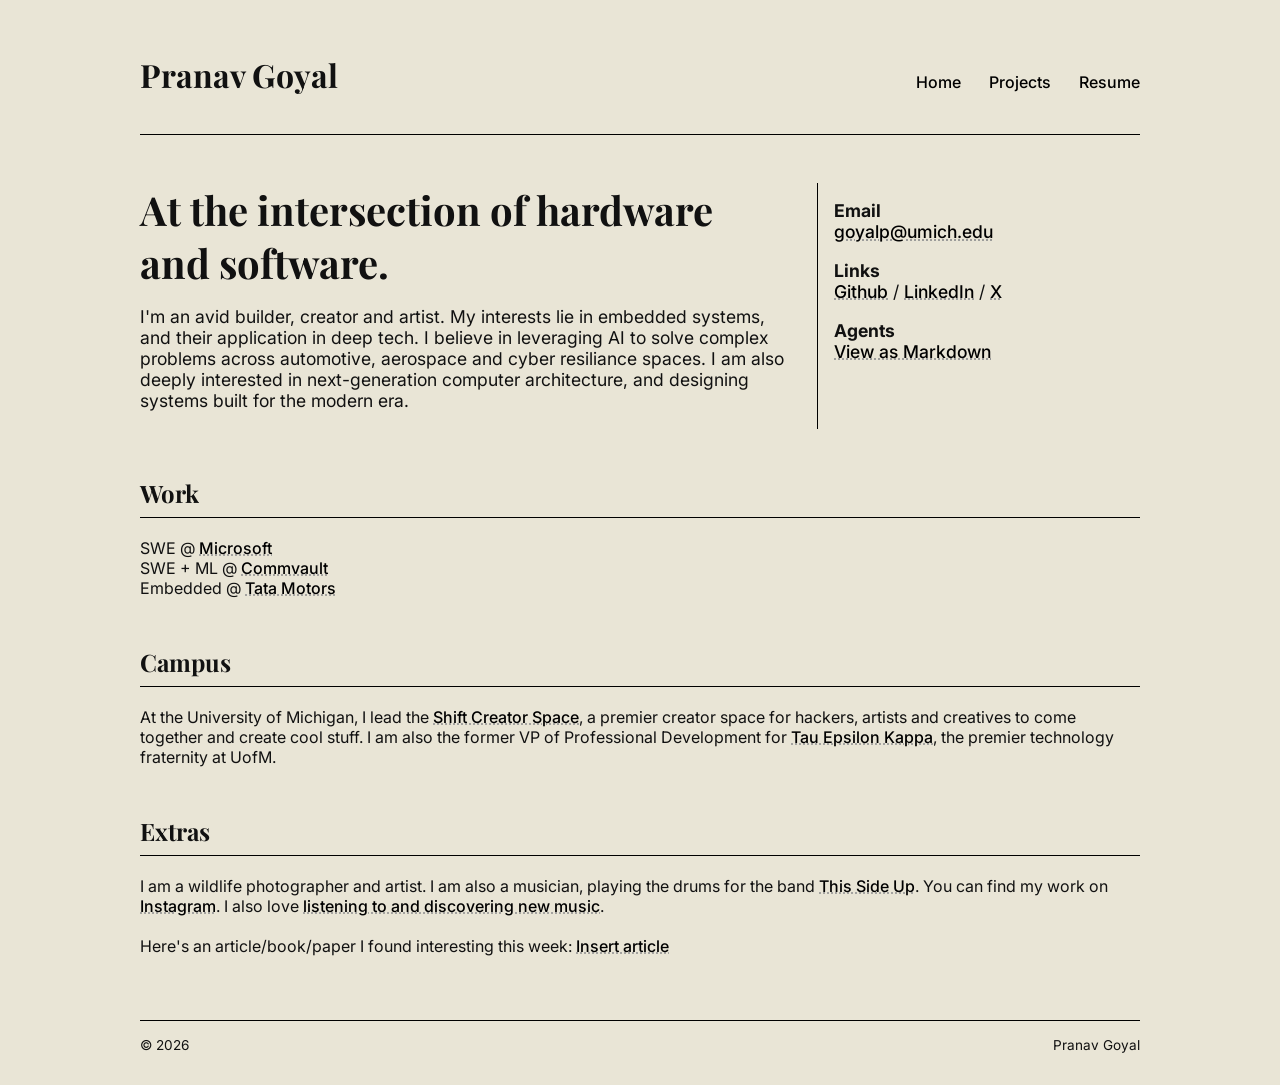
==== index.html @ 5421d87e "change navigation" ====
<!DOCTYPE html>
<html lang="en">
<head>
  <meta charset="UTF-8">
  <meta name="viewport" content="width=device-width, initial-scale=1.0">
  <title>Hi, I'm Pranav</title>
  <link rel="stylesheet" href="styles.css">
</head>
<body>
  <div class="container">

    <header>
      <h1>Pranav Goyal</h1>
      <nav>
        <a href="/">Home</a>
        <a href="projects.html">Projects</a>
        <a href="resume.html">Resume</a>
      </nav>
    </header>

    <div class="hero">
      <div>
        <h2>At the intersection of hardware and software.</h2>
        <p>
          I'm an avid builder, creator and artist.

My interests lie in embedded systems, and their application in deep tech. I believe in leveraging AI to solve complex problems across automotive, aerospace and cyber resiliance spaces. I am also deeply interested in next-generation computer architecture, and designing systems built for the modern era.
        </p>
      </div>

      <div class="side">
        <p><strong>Email</strong><br><a href="mailto:goyalp@umich.edu">goyalp@umich.edu</a></p>
        <p><strong>Links</strong><br><a href="https://github.com/goy4l">Github</a> / <a href="https://linkedin.com/in/pranav-goy4l">LinkedIn</a> / <a href="https://x.com/pranavgoy4l">X</a></p>
        <p><strong>Agents</strong><br><a href="llms.md">View as Markdown</a></p>
      </div>
    </div>

    <div class="section">
      <h2>Work</h2>
      <p>
        SWE @ <a href="https://microsoft.com">Microsoft</a><br>
        SWE + ML @ <a href="https://commvault.com">Commvault</a><br>
        Embedded @ <a href="https://www.tatamotors.com/">Tata Motors</a>
      </p>
    </div>

    <div class="section">
      <h2>Campus</h2>
      <p>
        At the University of Michigan, I lead the <a href="https://shiftcreator.space">Shift Creator Space</a>, a premier creator space for hackers, artists and creatives to come together and create cool stuff.
        I am also the former VP of Professional Development for <a href="https://tauepsilonkappa.com">Tau Epsilon Kappa</a>, the premier technology fraternity at UofM.
      </p>
    </div>

    <div class="section">
      <h2>Extras</h2>
      <p>
        I am a wildlife photographer and artist. I am also a musician, playing the drums for the band <a href="https://instagram.com/thissideupband">This Side Up</a>. You can find my work on <a href="https://instagram.com/goy4l/">Instagram</a>. I also love <a href="https://spotify.com">listening to and discovering new music</a>.<br><br>

        Here's an article/book/paper I found interesting this week: <a>Insert article</a>
      </p>
    </div>

    <footer>
      <span>© 2026</span>
      <span>Pranav Goyal</span>
    </footer>

  </div>
</body>
</html>
---- styles.css ----
@import url('https://fonts.googleapis.com/css2?family=Inter:wght@300;400;600&family=Playfair+Display:wght@400;600&display=swap');

body {
  margin: 0;
  background: #e9e5d6;
  color: #111;
  font-family: 'Inter', sans-serif;
}

.container {
  max-width: 1000px;
  margin: auto;
  padding: 2rem;
}

header {
  display: flex;
  justify-content: space-between;
  align-items: baseline;
  border-bottom: 1px solid #000;
  padding-bottom: 1rem;
}

header h1 {
  font-family: 'Playfair Display', serif;
  font-size: 2rem;
}

nav a {
  margin-left: 1.5rem;
  text-decoration: none;
  color: #000;
  font-weight: 500;
}

nav a:hover {
  text-decoration: underline;
}

p a {
  text-decoration: underline;
  text-decoration-style: dotted;
  text-decoration-color: #939393;
  color: #000;
  font-weight: 500;
}

p a:hover {
  text-decoration: underline;
}

.hero {
  margin-top: 3rem;
  display: grid;
  grid-template-columns: 2fr 1fr;
  gap: 2rem;
}

.hero h2 {
  font-family: 'Playfair Display', serif;
  font-size: 2.5rem;
  margin: 0;
}

.hero p {
  font-size: 1.1rem;
}

.side {
  font-size: 0.9rem;
  border-left: 1px solid #000;
  padding-left: 1rem;
}

.section {
  margin-top: 3rem;
}

.section h2 {
  font-family: 'Playfair Display', serif;
  border-bottom: 1px solid #000;
  padding-bottom: 0.5rem;
}

.project {
  display: grid;
  grid-template-columns: 1fr 2fr;
  gap: 1.5rem;
  padding: 1.5rem 0;
  border-bottom: 1px solid #000;
}

.project h3 {
  margin: 0;
  font-family: 'Playfair Display', serif;
}

.tech {
  font-family: monospace;
  font-size: 0.85rem;
  margin-top: 0.5rem;
}

footer {
  margin-top: 4rem;
  padding-top: 1rem;
  border-top: 1px solid #000;
  display: flex;
  justify-content: space-between;
  font-size: 0.85rem;
}

@media (max-width: 700px) {
  .hero {
    grid-template-columns: 1fr;
  }

  .project {
    grid-template-columns: 1fr;
  }

  header {
    flex-direction: column;
    gap: 1rem;
  }
}
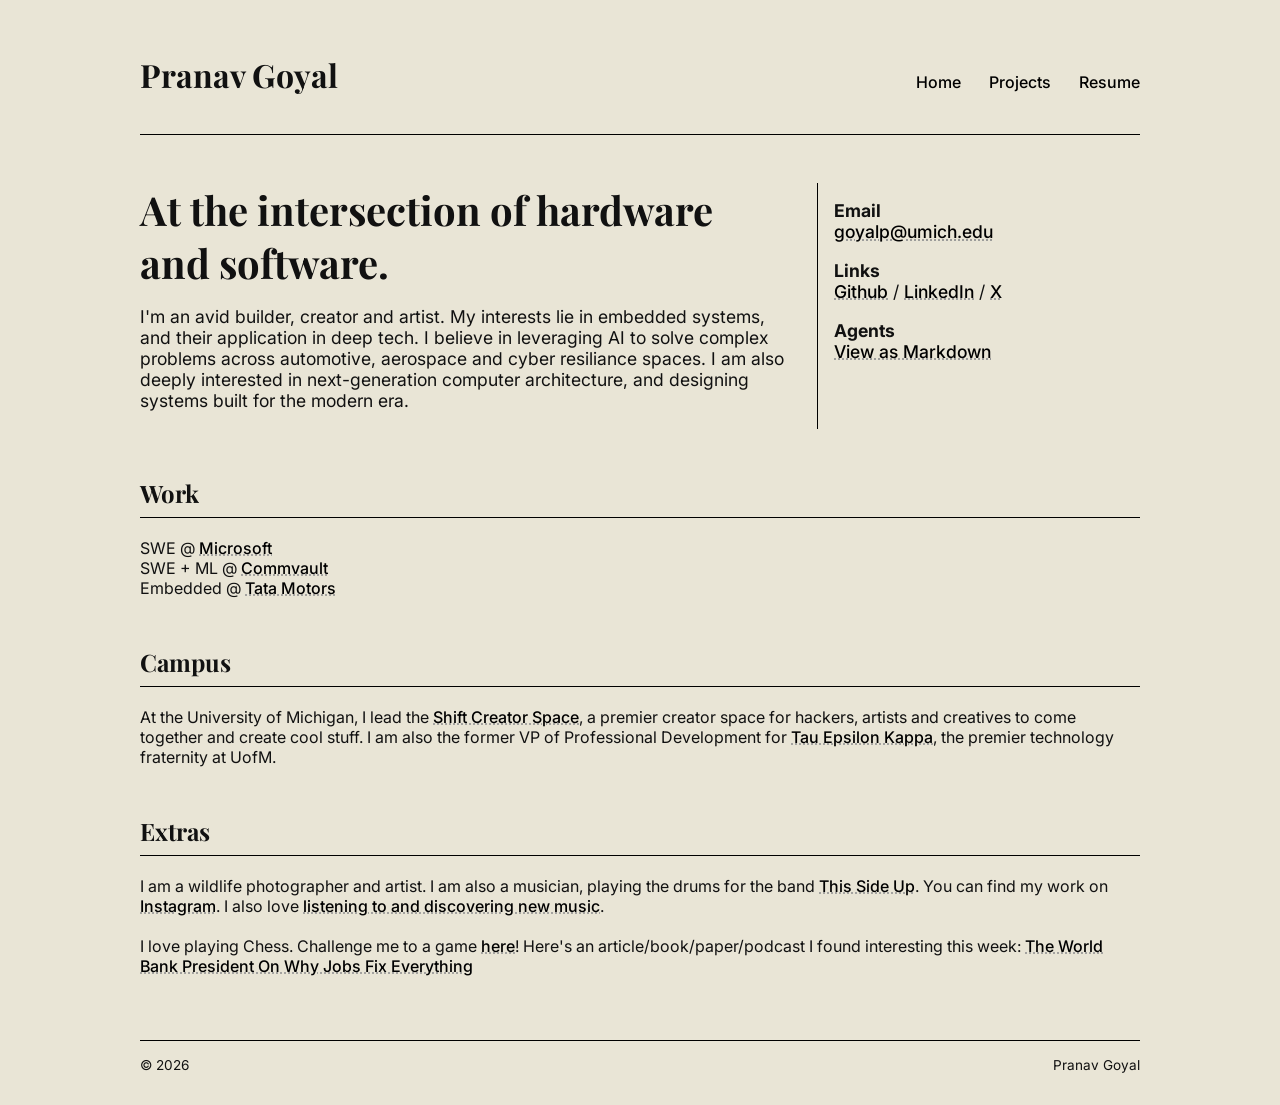
==== commit d49950ed: "update links" ====
--- a/index.html
+++ b/index.html
@@ -23,8 +23,9 @@
         <h2>At the intersection of hardware and software.</h2>
         <p>
           I'm an avid builder, creator and artist.
-
-My interests lie in embedded systems, and their application in deep tech. I believe in leveraging AI to solve complex problems across automotive, aerospace and cyber resiliance spaces. I am also deeply interested in next-generation computer architecture, and designing systems built for the modern era.
+          My interests lie in embedded systems, and their application in deep tech.
+          I believe in leveraging AI to solve complex problems across automotive, aerospace and cyber resiliance spaces.
+          I am also deeply interested in next-generation computer architecture, and designing systems built for the modern era.
         </p>
       </div>
 
@@ -55,9 +56,11 @@
     <div class="section">
       <h2>Extras</h2>
       <p>
-        I am a wildlife photographer and artist. I am also a musician, playing the drums for the band <a href="https://instagram.com/thissideupband">This Side Up</a>. You can find my work on <a href="https://instagram.com/goy4l/">Instagram</a>. I also love <a href="https://spotify.com">listening to and discovering new music</a>.<br><br>
+        I am a wildlife photographer and artist. I am also a musician, playing the drums for the band <a href="https://instagram.com/thissideupband">This Side Up</a>. You can find my work on <a href="https://instagram.com/goy4l/">Instagram</a>. I also love <a href="https://open.spotify.com/user/31gvb7sceyq2km7hqnnxotjwe7vi?si=38b40d217be34cd7">listening to and discovering new music</a>.<br><br>
 
-        Here's an article/book/paper I found interesting this week: <a>Insert article</a>
+        I love playing Chess. Challenge me to a game <a href="https://www.chess.com/member/goy4l">here</a>!
+
+        Here's an article/book/paper/podcast I found interesting this week: <a href="https://www.youtube.com/watch?v=QdWHGjReLUo">The World Bank President On Why Jobs Fix Everything</a>
       </p>
     </div>
 
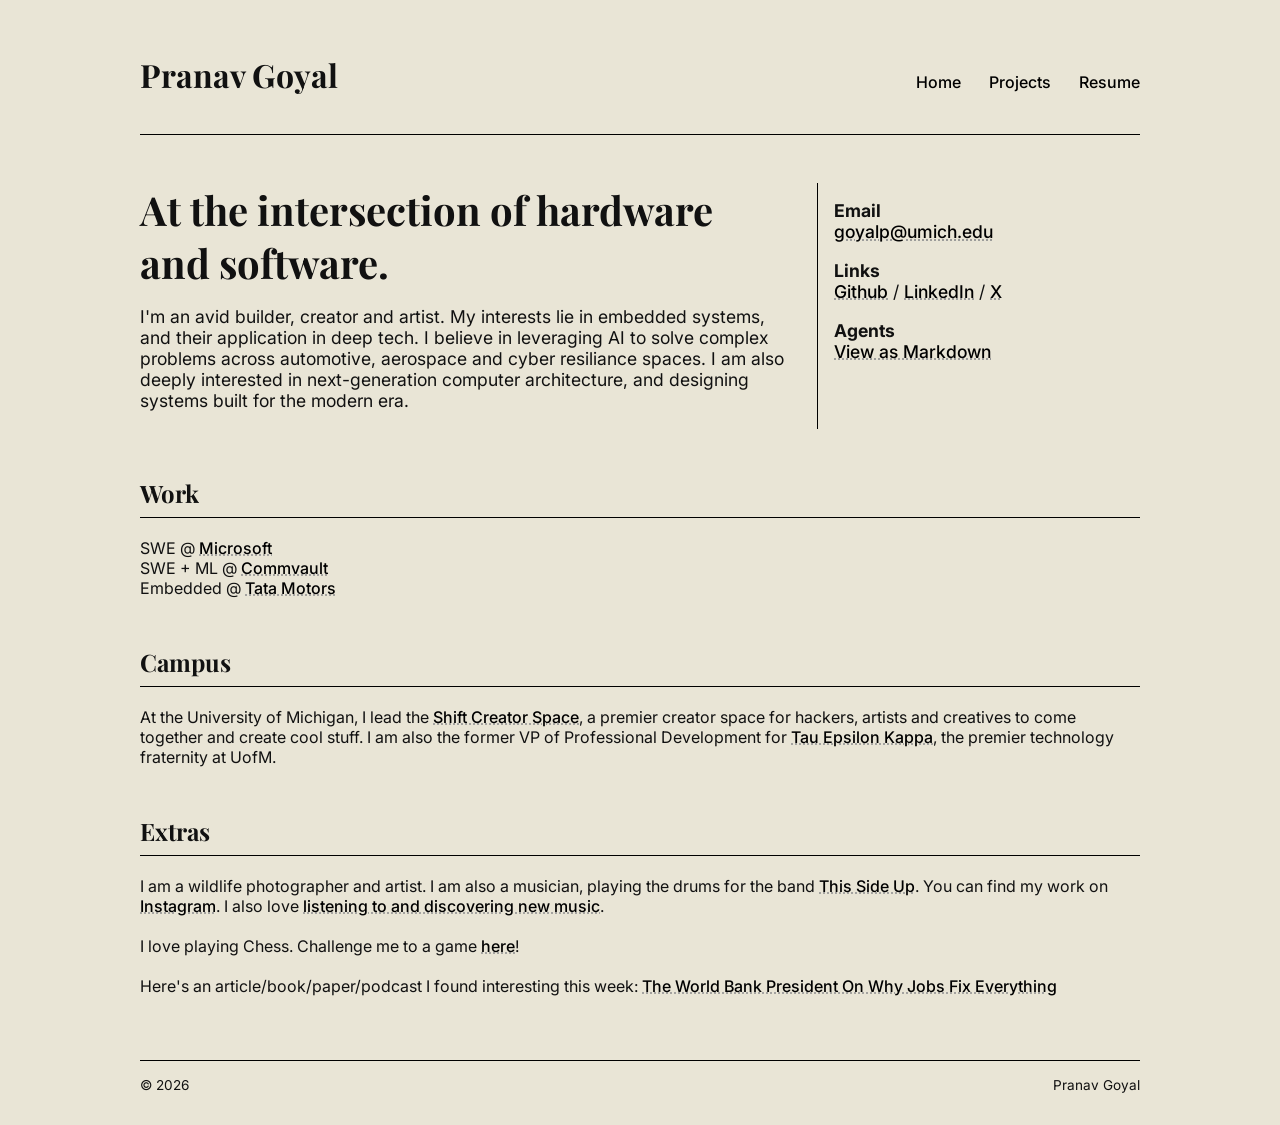
==== commit abadb84f: "fix spacing issue" ====
--- a/index.html
+++ b/index.html
@@ -58,7 +58,7 @@
       <p>
         I am a wildlife photographer and artist. I am also a musician, playing the drums for the band <a href="https://instagram.com/thissideupband">This Side Up</a>. You can find my work on <a href="https://instagram.com/goy4l/">Instagram</a>. I also love <a href="https://open.spotify.com/user/31gvb7sceyq2km7hqnnxotjwe7vi?si=38b40d217be34cd7">listening to and discovering new music</a>.<br><br>
 
-        I love playing Chess. Challenge me to a game <a href="https://www.chess.com/member/goy4l">here</a>!
+        I love playing Chess. Challenge me to a game <a href="https://www.chess.com/member/goy4l">here</a>!<br><br>
 
         Here's an article/book/paper/podcast I found interesting this week: <a href="https://www.youtube.com/watch?v=QdWHGjReLUo">The World Bank President On Why Jobs Fix Everything</a>
       </p>
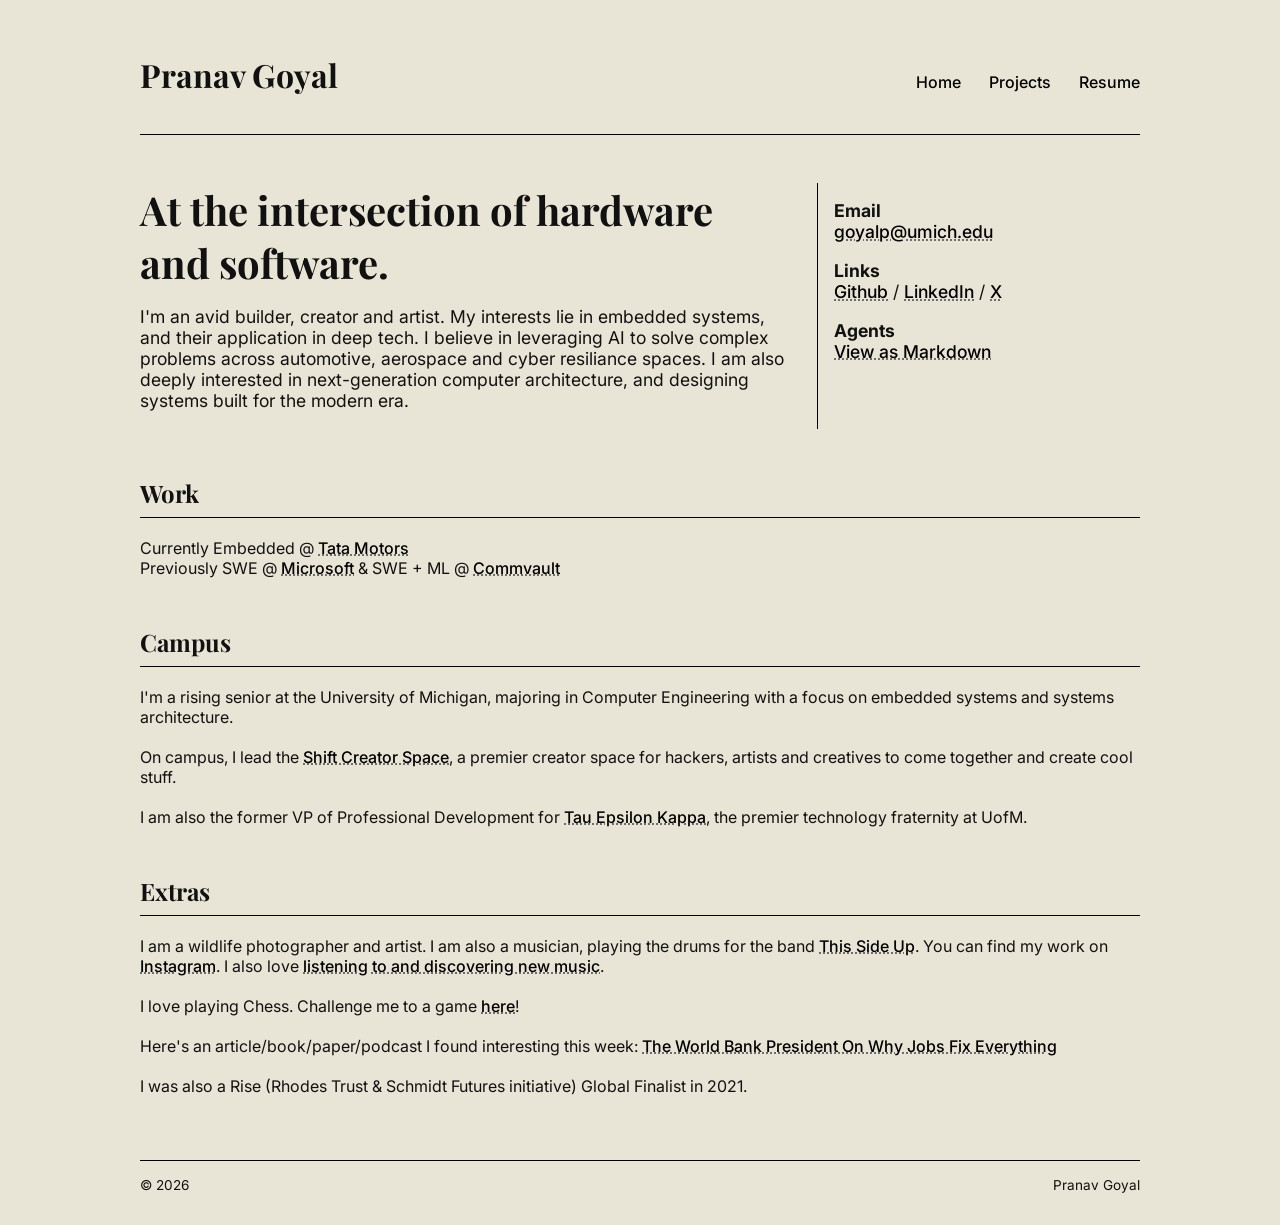
==== commit ab65ad76: "Update content" ====
--- a/index.html
+++ b/index.html
@@ -39,16 +39,18 @@
     <div class="section">
       <h2>Work</h2>
       <p>
-        SWE @ <a href="https://microsoft.com">Microsoft</a><br>
-        SWE + ML @ <a href="https://commvault.com">Commvault</a><br>
-        Embedded @ <a href="https://www.tatamotors.com/">Tata Motors</a>
+        Currently Embedded @ <a href="https://www.tatamotors.com/">Tata Motors</a><br>
+        Previously SWE @ <a href="https://microsoft.com">Microsoft</a> &
+          SWE + ML @ <a href="https://commvault.com">Commvault</a><br>
+        
       </p>
     </div>
 
     <div class="section">
       <h2>Campus</h2>
       <p>
-        At the University of Michigan, I lead the <a href="https://shiftcreator.space">Shift Creator Space</a>, a premier creator space for hackers, artists and creatives to come together and create cool stuff.
+        I'm a rising senior at the University of Michigan, majoring in Computer Engineering with a focus on embedded systems and systems architecture.<br><br>
+        On campus, I lead the <a href="https://shiftcreator.space">Shift Creator Space</a>, a premier creator space for hackers, artists and creatives to come together and create cool stuff.<br><br>
         I am also the former VP of Professional Development for <a href="https://tauepsilonkappa.com">Tau Epsilon Kappa</a>, the premier technology fraternity at UofM.
       </p>
     </div>
@@ -60,7 +62,9 @@
 
         I love playing Chess. Challenge me to a game <a href="https://www.chess.com/member/goy4l">here</a>!<br><br>
 
-        Here's an article/book/paper/podcast I found interesting this week: <a href="https://www.youtube.com/watch?v=QdWHGjReLUo">The World Bank President On Why Jobs Fix Everything</a>
+        Here's an article/book/paper/podcast I found interesting this week: <a href="https://www.youtube.com/watch?v=QdWHGjReLUo">The World Bank President On Why Jobs Fix Everything</a><br><br>
+
+        I was also a Rise (Rhodes Trust & Schmidt Futures initiative) Global Finalist in 2021. 
       </p>
     </div>
 
--- a/styles.css
+++ b/styles.css
@@ -40,7 +40,8 @@
 p a {
   text-decoration: underline;
   text-decoration-style: dotted;
-  text-decoration-color: #939393;
+  text-decoration-color: #6d6d6d;
+  text-decoration-thickness: 2px;
   color: #000;
   font-weight: 500;
 }
@@ -87,18 +88,36 @@
   grid-template-columns: 1fr 2fr;
   gap: 1.5rem;
   padding: 1.5rem 0;
-  border-bottom: 1px solid #000;
+  border-bottom: 1px solid #333333;
+  align-items: center;
 }
 
 .project h3 {
+  margin-bottom: 0.15rem;
+  margin-top: 0;
+  font-family: 'Playfair Display', serif;
+}
+
+.project p {
   margin: 0;
-  font-family: 'Playfair Display', serif;
+}
+
+.project > div {
+  padding: 1rem 0;
+}
+
+.tagline {
+  font-size: 0.85rem;
+  /* margin-top: 0.01rem; */
+  opacity: 0.7;
+  margin-bottom: 0;
 }
 
 .tech {
   font-family: monospace;
   font-size: 0.85rem;
   margin-top: 0.5rem;
+  margin-bottom: 0;
 }
 
 footer {
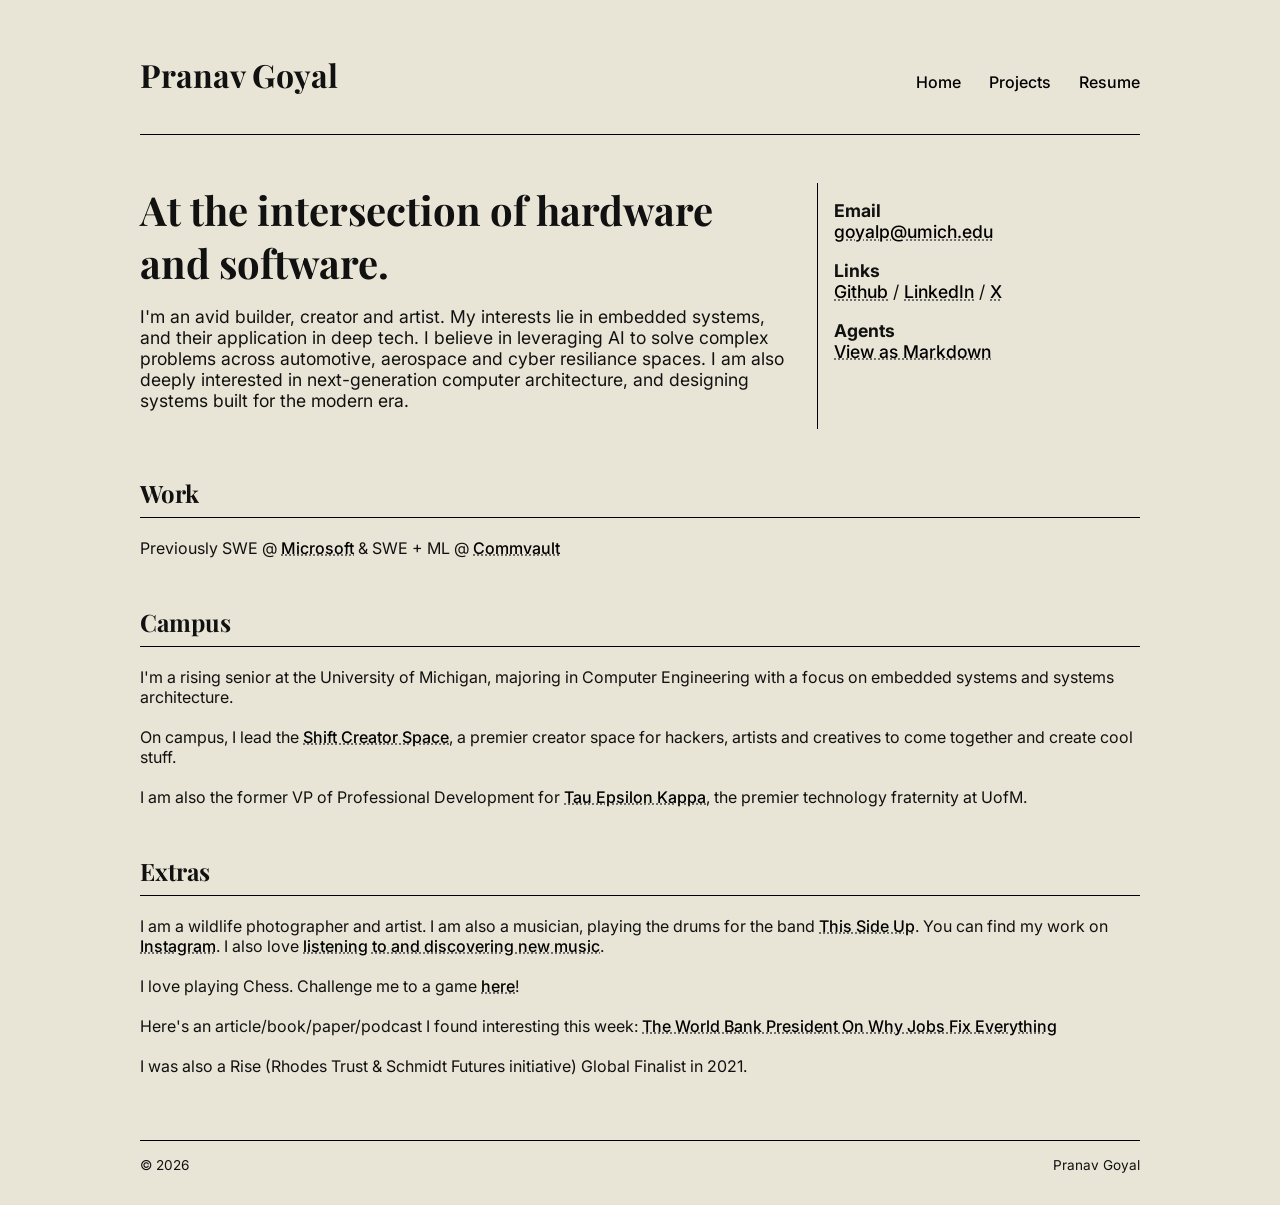
==== commit bc71899d: "update content" ====
--- a/index.html
+++ b/index.html
@@ -39,7 +39,7 @@
     <div class="section">
       <h2>Work</h2>
       <p>
-        Currently Embedded @ <a href="https://www.tatamotors.com/">Tata Motors</a><br>
+        <!-- Currently Embedded @ <a href="https://www.tatamotors.com/">Tata Motors</a><br> -->
         Previously SWE @ <a href="https://microsoft.com">Microsoft</a> &
           SWE + ML @ <a href="https://commvault.com">Commvault</a><br>
         
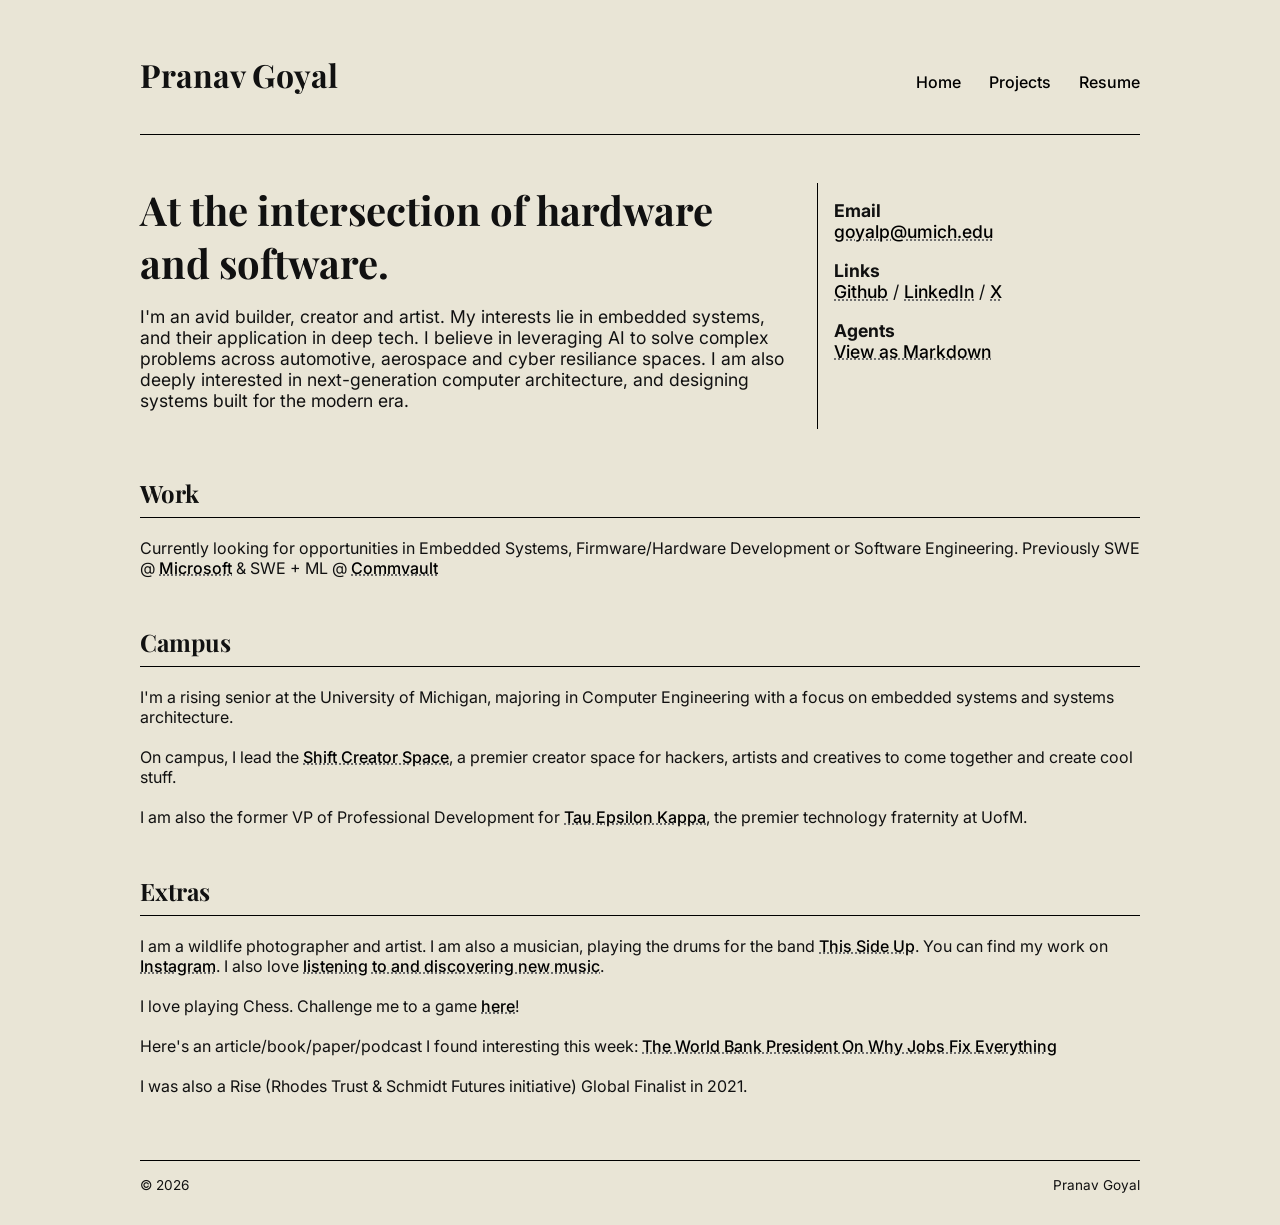
==== commit 5cebb5ee: "Update index.html" ====
--- a/index.html
+++ b/index.html
@@ -40,6 +40,7 @@
       <h2>Work</h2>
       <p>
         <!-- Currently Embedded @ <a href="https://www.tatamotors.com/">Tata Motors</a><br> -->
+        Currently looking for opportunities in Embedded Systems, Firmware/Hardware Development or Software Engineering.
         Previously SWE @ <a href="https://microsoft.com">Microsoft</a> &
           SWE + ML @ <a href="https://commvault.com">Commvault</a><br>
         
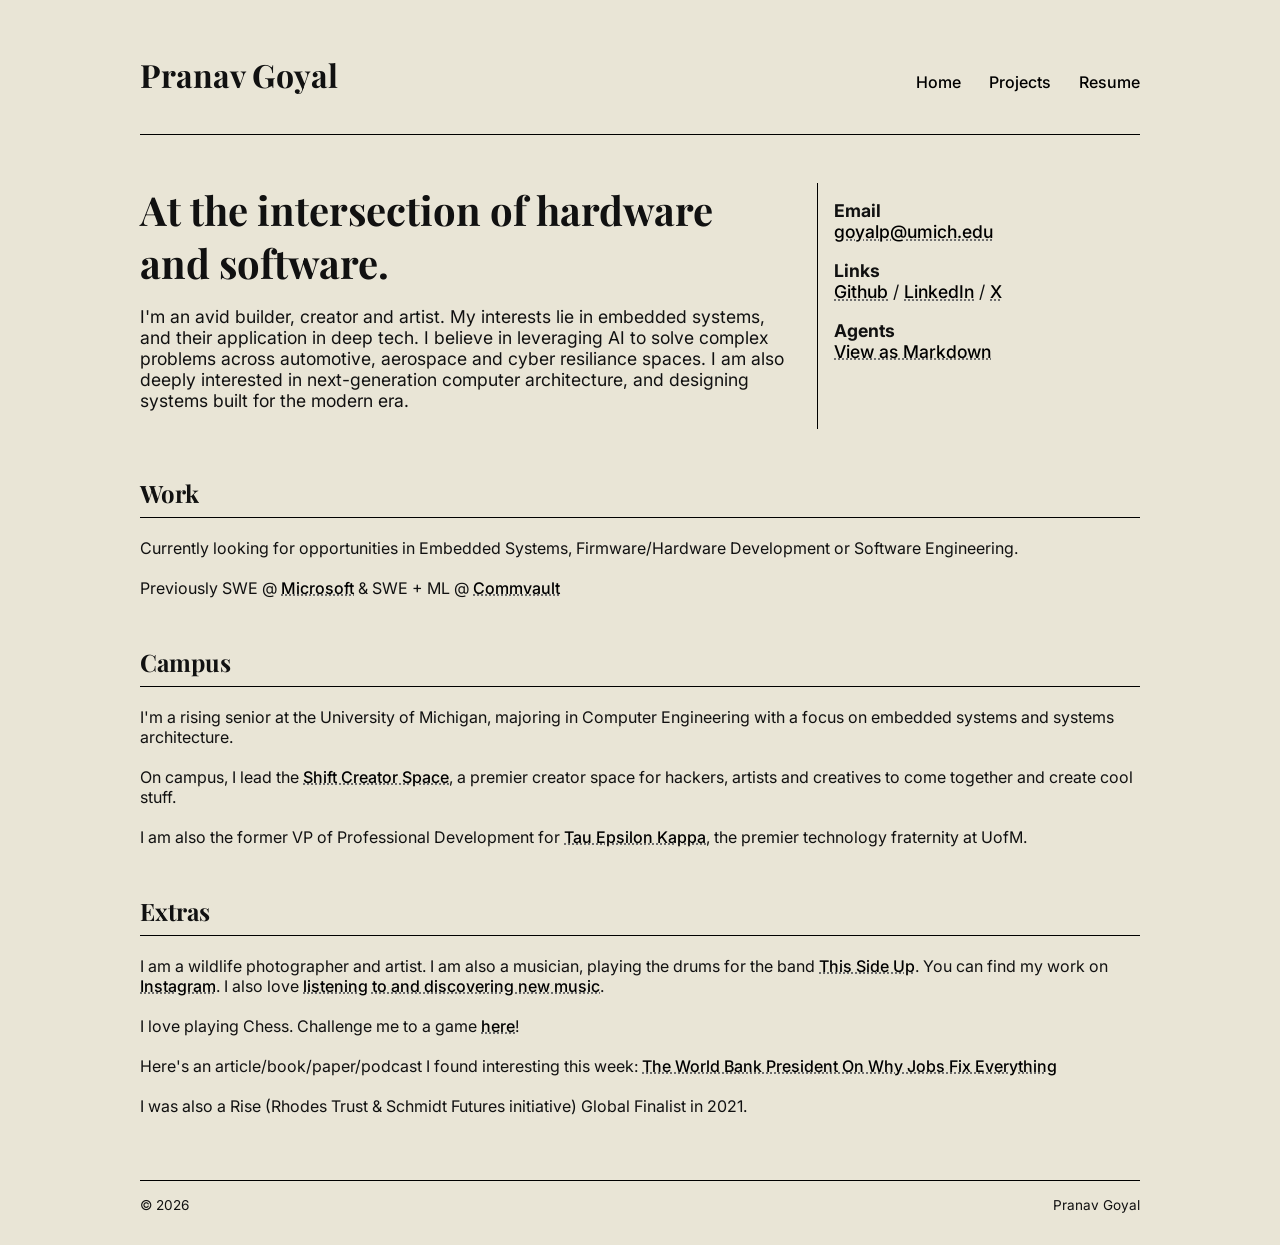
==== commit c75a822d: "Update index.html" ====
--- a/index.html
+++ b/index.html
@@ -40,7 +40,7 @@
       <h2>Work</h2>
       <p>
         <!-- Currently Embedded @ <a href="https://www.tatamotors.com/">Tata Motors</a><br> -->
-        Currently looking for opportunities in Embedded Systems, Firmware/Hardware Development or Software Engineering.
+        Currently looking for opportunities in Embedded Systems, Firmware/Hardware Development or Software Engineering.<br><br>
         Previously SWE @ <a href="https://microsoft.com">Microsoft</a> &
           SWE + ML @ <a href="https://commvault.com">Commvault</a><br>
         
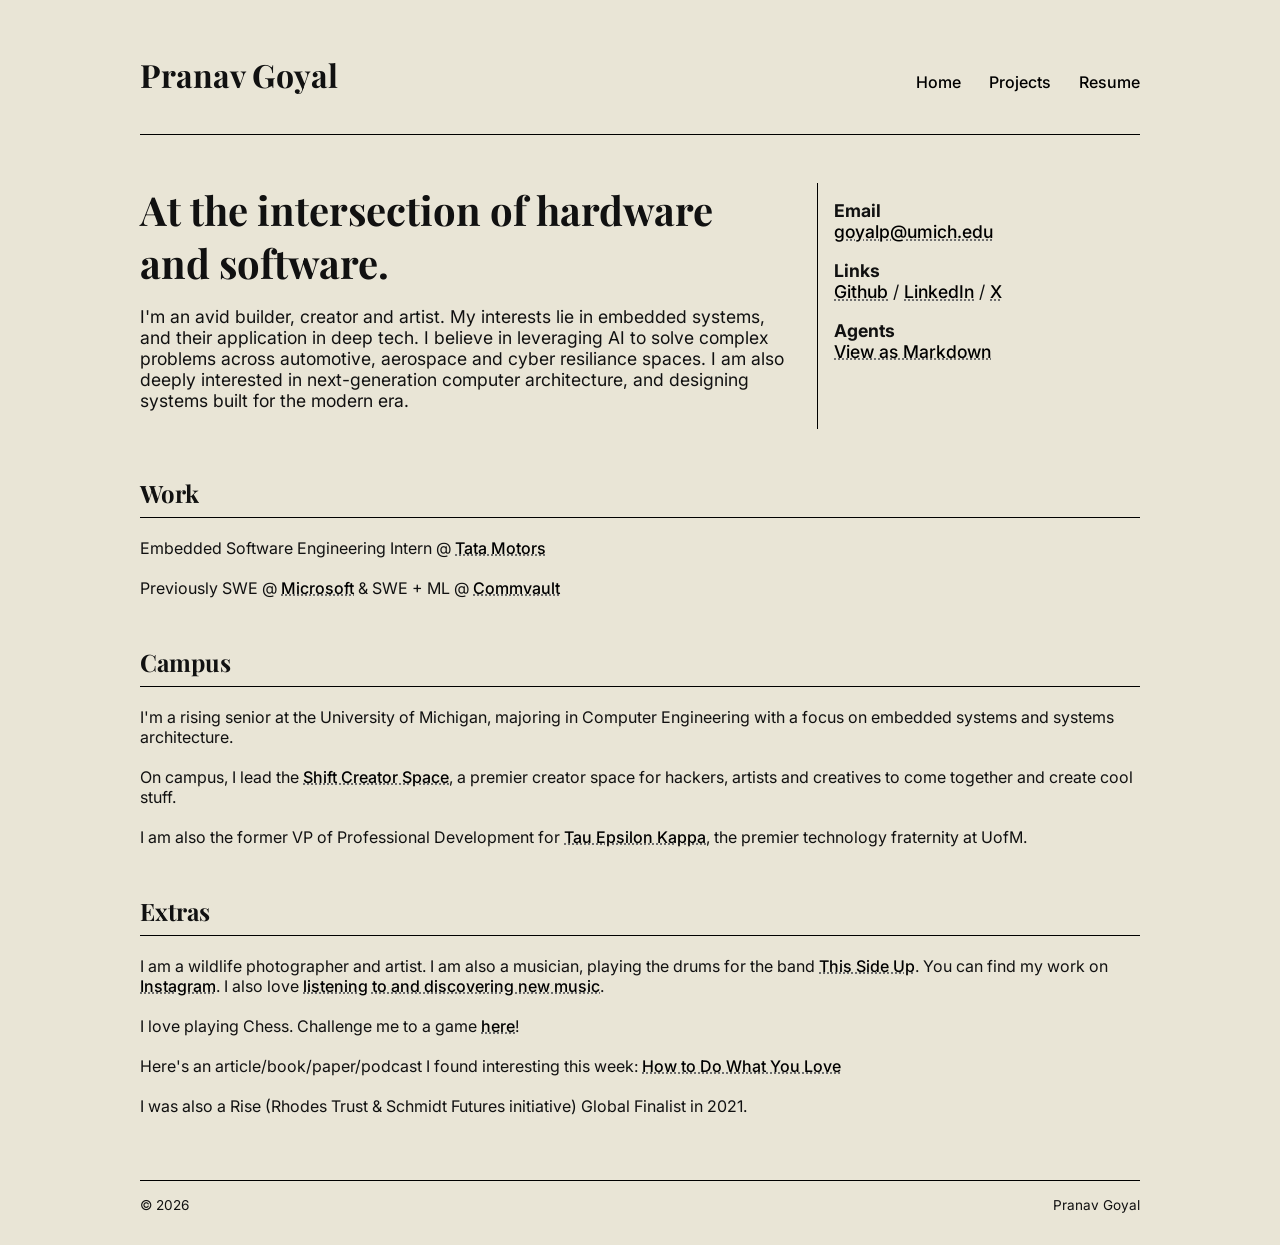
==== commit 237ce1dd: "Update index.html" ====
--- a/index.html
+++ b/index.html
@@ -40,7 +40,7 @@
       <h2>Work</h2>
       <p>
         <!-- Currently Embedded @ <a href="https://www.tatamotors.com/">Tata Motors</a><br> -->
-        Currently looking for opportunities in Embedded Systems, Firmware/Hardware Development or Software Engineering.<br><br>
+        Embedded Software Engineering Intern @ <a href="https://tatamotors.com">Tata Motors</a><br><br>
         Previously SWE @ <a href="https://microsoft.com">Microsoft</a> &
           SWE + ML @ <a href="https://commvault.com">Commvault</a><br>
         
@@ -63,7 +63,7 @@
 
         I love playing Chess. Challenge me to a game <a href="https://www.chess.com/member/goy4l">here</a>!<br><br>
 
-        Here's an article/book/paper/podcast I found interesting this week: <a href="https://www.youtube.com/watch?v=QdWHGjReLUo">The World Bank President On Why Jobs Fix Everything</a><br><br>
+        Here's an article/book/paper/podcast I found interesting this week: <a href="https://paulgraham.com/love.html">How to Do What You Love</a><br><br>
 
         I was also a Rise (Rhodes Trust & Schmidt Futures initiative) Global Finalist in 2021. 
       </p>
